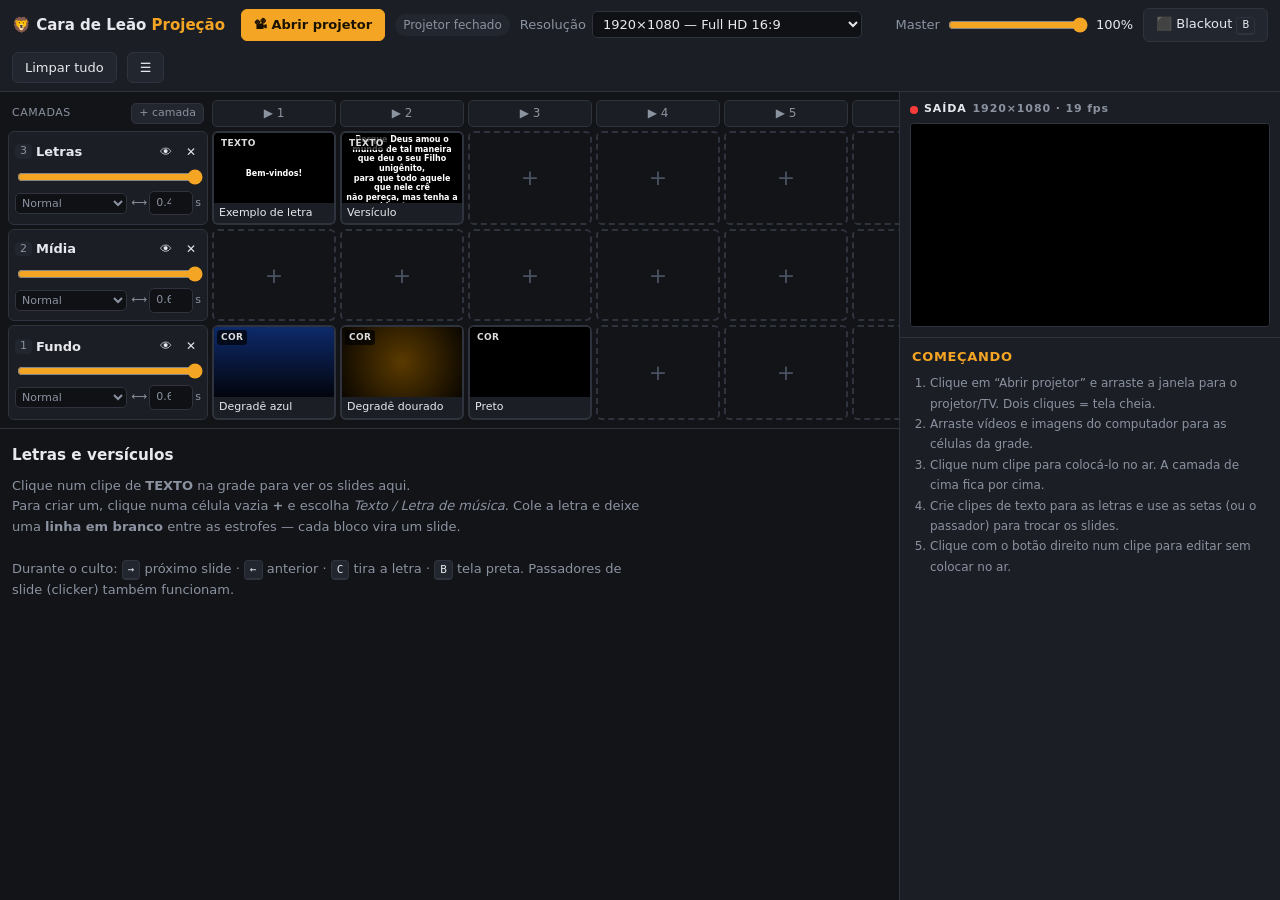
==== index.html @ d2d1c82a "Programa de projeção em camadas no navegador (estilo Resolume) - Grade de clipes com 3 camadas inici" ====
<!doctype html>
<html lang="pt-BR">
<head>
  <meta charset="utf-8">
  <meta name="viewport" content="width=device-width, initial-scale=1">
  <title>Cara de Leão — Projeção</title>
  <link rel="stylesheet" href="css/style.css">
</head>
<body>
  <header class="topbar">
    <div class="brand">🦁 Cara de Leão <span>Projeção</span></div>

    <button id="btnOutput" class="btn primary" title="Abre a janela que vai para o projetor">📽 Abrir projetor</button>
    <span id="outStatus" class="status off">Projetor fechado</span>

    <label class="field">Resolução
      <select id="selRes" title="Resolução da saída (use a do seu projetor/TV)"></select>
    </label>

    <div class="spacer"></div>

    <label class="field master" title="Brilho geral da saída">Master
      <input type="range" id="master" min="0" max="1" step="0.01">
      <span id="masterVal">100%</span>
    </label>
    <button id="btnBlackout" class="btn" title="Escurece tudo (tecla B ou .)">⬛ Blackout <kbd>B</kbd></button>
    <button id="btnClearAll" class="btn" title="Tira todas as camadas do ar">Limpar tudo</button>
    <button id="btnMenu" class="btn" title="Mais opções">☰</button>
  </header>

  <main class="layout">
    <section class="left">
      <div class="deck-wrap">
        <div id="deck" class="deck"></div>
      </div>
      <div id="slidesPanel" class="slides-panel"></div>
    </section>

    <aside class="right">
      <div class="monitor">
        <div class="monitor-label"><span class="dot"></span> SAÍDA <span id="fps" class="muted"></span></div>
        <canvas id="comp"></canvas>
      </div>
      <div id="inspector" class="inspector"></div>
    </aside>
  </main>

  <!-- Menu para adicionar clipe numa célula vazia -->
  <div id="addMenu" class="popover hidden">
    <button data-add="file">🎬 Vídeo ou imagem…</button>
    <button data-add="text">🔤 Texto / Letra de música</button>
    <button data-add="color">🎨 Cor ou degradê</button>
    <button data-add="camera">📷 Câmera / placa de captura</button>
    <button data-add="screen">🖥 Janela ou tela do computador</button>
  </div>

  <!-- Menu principal -->
  <div id="mainMenu" class="popover hidden">
    <button data-menu="addlayer">➕ Adicionar camada</button>
    <button data-menu="addcol">➕ Adicionar coluna</button>
    <button data-menu="screen2">🖥 Mover projetor para a 2ª tela</button>
    <button data-menu="help">❓ Atalhos e ajuda</button>
    <hr>
    <button data-menu="new" class="danger">🗑 Novo projeto (apagar tudo)</button>
  </div>

  <input type="file" id="fileInput" multiple accept="video/*,image/*" hidden>
  <div id="toast" class="toast"></div>

  <dialog id="helpDlg">
    <h2>Atalhos e ajuda</h2>
    <table class="keys">
      <tr><td><kbd>→</kbd> <kbd>↓</kbd> <kbd>PageDown</kbd></td><td>Próximo slide da letra (funciona com passador de slides)</td></tr>
      <tr><td><kbd>←</kbd> <kbd>↑</kbd> <kbd>PageUp</kbd></td><td>Slide anterior</td></tr>
      <tr><td><kbd>C</kbd></td><td>Tira a letra do ar (limpa a camada da letra)</td></tr>
      <tr><td><kbd>B</kbd> ou <kbd>.</kbd></td><td>Blackout (tela preta) liga/desliga</td></tr>
      <tr><td><kbd>1</kbd> … <kbd>9</kbd></td><td>Dispara a coluna inteira</td></tr>
      <tr><td><kbd>Delete</kbd></td><td>Remove o clipe selecionado</td></tr>
      <tr><td><kbd>F</kbd> / duplo clique</td><td>(na janela do projetor) Tela cheia</td></tr>
    </table>
    <h3>Como funciona</h3>
    <ul>
      <li><b>Camadas</b>: a de cima fica por cima. Ex.: Fundo (vídeo) → Mídia (logo/avisos) → Letras.</li>
      <li><b>Clique</b> num clipe para colocá-lo no ar na sua camada. Clique com o botão direito (ou no ✎) para só editar.</li>
      <li><b>Arraste</b> vídeos e imagens do computador direto para as células. Arraste clipes entre células para reorganizar.</li>
      <li>No clipe de <b>texto</b>, cada <b>linha em branco</b> cria um novo slide.</li>
      <li>Tudo é salvo automaticamente neste navegador (inclusive os vídeos).</li>
    </ul>
    <div class="dlg-actions"><button class="btn primary" data-close>Fechar</button></div>
  </dialog>

  <script src="js/app.js"></script>
</body>
</html>
---- css/style.css ----
:root {
  --bg: #121418;
  --panel: #1b1e24;
  --panel2: #22262e;
  --line: #2e333d;
  --text: #e7e9ee;
  --muted: #8b92a0;
  --accent: #f5a524;      /* dourado / leão */
  --live: #ff3b3b;        /* no ar */
  --ok: #2ecc71;
  --cell-w: 124px;
  --thumb-h: 70px;
}

* { box-sizing: border-box; }
html, body { margin: 0; height: 100%; }
body {
  background: var(--bg);
  color: var(--text);
  font: 13px/1.35 system-ui, -apple-system, "Segoe UI", Roboto, Arial, sans-serif;
  overflow: hidden;
  display: flex;
  flex-direction: column;
  user-select: none;
}
button, input, select, textarea { font: inherit; color: inherit; }
kbd {
  display: inline-block; padding: 0 5px; border: 1px solid var(--line); border-bottom-width: 2px;
  border-radius: 4px; font-size: 11px; background: var(--panel2); color: var(--text);
}
.muted { color: var(--muted); }
.hidden { display: none !important; }

/* ---------- Topbar ---------- */
.topbar {
  display: flex; align-items: center; gap: 10px; flex-wrap: wrap;
  padding: 8px 12px; background: var(--panel); border-bottom: 1px solid var(--line);
}
.brand { font-weight: 700; font-size: 15px; margin-right: 6px; white-space: nowrap; }
.brand span { color: var(--accent); font-weight: 600; }
.spacer { flex: 1; }
.field { display: inline-flex; align-items: center; gap: 6px; color: var(--muted); white-space: nowrap; }
.field select, .field input[type=range] { color: var(--text); }
.master input { width: 140px; }
#masterVal { min-width: 36px; color: var(--text); }

.btn {
  background: var(--panel2); border: 1px solid var(--line); border-radius: 6px;
  padding: 6px 12px; cursor: pointer; white-space: nowrap;
}
.btn:hover { border-color: #4a5160; }
.btn.primary { background: var(--accent); color: #1a1200; border-color: var(--accent); font-weight: 600; }
.btn.primary:hover { filter: brightness(1.08); }
.btn.danger { border-color: #6b2a2a; color: #ffb3b3; }
.btn.active { background: var(--live); border-color: var(--live); color: #fff; }
.btn.small { padding: 3px 8px; font-size: 12px; }

.status { font-size: 12px; padding: 3px 8px; border-radius: 99px; background: var(--panel2); color: var(--muted); }
.status.on { background: rgba(46, 204, 113, .15); color: var(--ok); }

select, input[type=text], input[type=number], textarea {
  background: #0f1115; border: 1px solid var(--line); border-radius: 5px; padding: 4px 6px;
}
input[type=range] { accent-color: var(--accent); }
input[type=checkbox] { accent-color: var(--accent); }
input[type=color] { width: 44px; height: 26px; padding: 0 2px; border: 1px solid var(--line); background: #0f1115; border-radius: 5px; }

/* ---------- Layout ---------- */
.layout {
  flex: 1; min-height: 0;
  display: grid; grid-template-columns: minmax(0, 1fr) 380px;
}
.left { display: flex; flex-direction: column; min-width: 0; min-height: 0; border-right: 1px solid var(--line); }
.right { display: flex; flex-direction: column; min-height: 0; background: var(--panel); }

/* ---------- Deck (grade de clipes) ---------- */
.deck-wrap { overflow: auto; max-height: 60%; flex: 0 0 auto; border-bottom: 1px solid var(--line); }
.deck {
  display: grid; gap: 4px; padding: 8px; width: max-content;
  align-items: stretch;
}
.corner, .layer-head { position: sticky; left: 0; z-index: 3; }
.corner {
  display: flex; align-items: center; justify-content: space-between; gap: 6px;
  background: var(--bg); color: var(--muted); font-size: 11px; text-transform: uppercase; letter-spacing: .05em;
  padding: 0 4px;
}
.mini {
  background: var(--panel2); border: 1px solid var(--line); border-radius: 5px; padding: 2px 7px;
  cursor: pointer; font-size: 11px; text-transform: none; letter-spacing: 0;
}
.mini:hover { border-color: var(--accent); }
.col-trigger, .col-add {
  background: var(--panel); border: 1px solid var(--line); border-radius: 5px; color: var(--muted);
  padding: 4px 0; cursor: pointer; font-size: 12px;
}
.col-trigger:hover, .col-add:hover { color: var(--text); border-color: var(--accent); }

.layer-head {
  background: var(--panel); border: 1px solid var(--line); border-radius: 6px; padding: 6px;
  display: flex; flex-direction: column; gap: 4px; justify-content: center; cursor: pointer;
}
.layer-head.selected { border-color: var(--accent); }
.layer-head.bypassed { opacity: .55; }
.layer-head.onair { box-shadow: inset 3px 0 0 var(--live); }
.lh-row { display: flex; align-items: center; gap: 4px; }
.lh-row.small { font-size: 11px; color: var(--muted); }
.lh-num {
  background: var(--panel2); border-radius: 4px; padding: 0 5px; font-size: 11px; color: var(--muted);
}
.lh-name { flex: 1; font-weight: 600; overflow: hidden; text-overflow: ellipsis; white-space: nowrap; }
.lh-opacity { width: 100%; }
.lh-blend { flex: 1; min-width: 0; padding: 2px; font-size: 11px; }
.lh-fade { width: 44px; padding: 2px 3px; font-size: 11px; }
.lh-row label { display: inline-flex; align-items: center; gap: 2px; }
.ico {
  background: transparent; border: 1px solid transparent; border-radius: 4px; cursor: pointer;
  padding: 0 4px; font-size: 12px; line-height: 20px;
}
.ico:hover { border-color: var(--line); background: var(--panel2); }
.ico.danger:hover { border-color: var(--live); color: var(--live); }

.cell {
  width: var(--cell-w); border-radius: 6px; background: var(--panel); border: 2px solid var(--line);
  cursor: pointer; overflow: hidden; position: relative; display: flex; flex-direction: column;
}
.cell:hover { border-color: #4a5160; }
.cell.empty {
  align-items: center; justify-content: center; min-height: calc(var(--thumb-h) + 22px);
  border-style: dashed; color: #4a5160; font-size: 22px; background: transparent;
}
.cell.empty:hover { color: var(--accent); border-color: var(--accent); }
.cell.selected { border-color: var(--accent); }
.cell.live { border-color: var(--live); box-shadow: 0 0 0 1px var(--live), 0 0 14px rgba(255, 59, 59, .35); }
.cell.drop { border-color: var(--ok) !important; border-style: solid; }
.thumb { height: var(--thumb-h); background: #000; position: relative; overflow: hidden; }
.thumb img { width: 100%; height: 100%; object-fit: cover; display: block; pointer-events: none; }
.tthumb {
  position: absolute; inset: 0; display: flex; align-items: center; justify-content: center; text-align: center;
  font-size: 8px; font-weight: 700; color: #fff; padding: 16px 4px 4px; white-space: pre-line; overflow: hidden; line-height: 1.2;
}
.cthumb { position: absolute; inset: 0; }
.ithumb { position: absolute; inset: 0; display: flex; align-items: center; justify-content: center; font-size: 26px; }
.badge {
  position: absolute; left: 3px; top: 3px; font-size: 9px; font-weight: 700; padding: 1px 4px; border-radius: 3px;
  background: rgba(0, 0, 0, .7); color: #ddd; letter-spacing: .04em;
}
.cell .edit {
  position: absolute; right: 3px; top: 3px; border: none; border-radius: 4px; background: rgba(0, 0, 0, .7);
  color: #fff; font-size: 11px; padding: 1px 5px; cursor: pointer; opacity: 0; transition: opacity .15s;
}
.cell:hover .edit { opacity: 1; }
.prog { position: absolute; left: 0; right: 0; bottom: 0; height: 3px; background: transparent; }
.prog i { display: block; height: 100%; width: 0; background: var(--live); }
.cname {
  padding: 3px 5px; font-size: 11px; white-space: nowrap; overflow: hidden; text-overflow: ellipsis;
}
.live-tag {
  position: absolute; right: 3px; bottom: 6px; background: var(--live); color: #fff; font-size: 9px; font-weight: 700;
  padding: 0 4px; border-radius: 3px; display: none;
}
.cell.live .live-tag { display: block; }

/* ---------- Painel de slides ---------- */
.slides-panel { flex: 1; min-height: 0; overflow: auto; padding: 10px 12px; }
.sp-head {
  display: flex; align-items: center; gap: 8px; flex-wrap: wrap; margin-bottom: 10px;
  position: sticky; top: -10px; background: var(--bg); padding: 6px 0; z-index: 2;
}
.sp-head b { font-size: 14px; }
.pill { font-size: 11px; font-weight: 700; padding: 2px 8px; border-radius: 99px; background: var(--panel2); color: var(--muted); }
.pill.live { background: var(--live); color: #fff; }
.slides {
  display: grid; grid-template-columns: repeat(auto-fill, minmax(210px, 1fr)); gap: 8px;
}
.slide {
  position: relative; background: #000; border: 2px solid var(--line); border-radius: 6px; cursor: pointer;
  aspect-ratio: 16 / 9; display: flex; align-items: center; justify-content: center; text-align: center;
  padding: 18px 10px 10px; white-space: pre-line; font-weight: 600; font-size: 12px; line-height: 1.3; color: #fff;
  overflow: hidden;
}
.slide:hover { border-color: #5a6170; }
.slide .n {
  position: absolute; left: 5px; top: 4px; font-size: 10px; color: var(--muted); font-weight: 700;
}
.slide.current { border-color: var(--accent); }
.slide.current.onair { border-color: var(--live); box-shadow: 0 0 0 1px var(--live), 0 0 16px rgba(255, 59, 59, .35); }
.slide.current.onair .n { color: var(--live); }
.empty-hint { color: var(--muted); max-width: 640px; line-height: 1.6; }
.empty-hint h3 { color: var(--text); margin: 4px 0 8px; }

/* ---------- Monitor ---------- */
.monitor { padding: 10px; border-bottom: 1px solid var(--line); }
.monitor-label { font-size: 11px; font-weight: 700; letter-spacing: .08em; margin-bottom: 6px; display: flex; align-items: center; gap: 6px; }
.monitor-label .dot { width: 8px; height: 8px; border-radius: 50%; background: var(--live); }
#comp {
  width: 100%; height: auto; max-height: 40vh; object-fit: contain; display: block;
  background: #000; border: 1px solid var(--line); border-radius: 4px;
}

/* ---------- Inspector ---------- */
.inspector { flex: 1; overflow: auto; padding: 0 12px 20px; user-select: text; }
.insp-sec { border-bottom: 1px solid var(--line); padding: 10px 0; }
.insp-sec:last-child { border-bottom: none; }
.insp-sec h3 { margin: 0 0 8px; font-size: 13px; text-transform: uppercase; letter-spacing: .05em; color: var(--accent); }
.insp-sec h4 { margin: 12px 0 6px; font-size: 11px; text-transform: uppercase; letter-spacing: .05em; color: var(--muted); }
.f { display: grid; grid-template-columns: 96px 1fr auto; align-items: center; gap: 8px; margin: 5px 0; }
.f .fl { color: var(--muted); font-size: 12px; }
.f .fv { min-width: 42px; text-align: right; font-size: 12px; color: var(--muted); }
.f input[type=text], .f select { width: 100%; min-width: 0; }
.f.chk { display: flex; gap: 8px; cursor: pointer; }
.f.chk span { color: var(--text); }
.f.full { grid-template-columns: 1fr; }
.inspector textarea {
  width: 100%; resize: vertical; min-height: 150px; line-height: 1.4; font-size: 13px;
}
.hint { font-size: 11px; color: var(--muted); margin: 4px 0; }
.btn-row { display: flex; gap: 6px; flex-wrap: wrap; margin-top: 8px; }
.inline { display: flex; gap: 6px; align-items: center; }

/* ---------- Popovers / toast / dialog ---------- */
.popover {
  position: fixed; z-index: 50; background: var(--panel2); border: 1px solid var(--line); border-radius: 8px;
  padding: 5px; display: flex; flex-direction: column; min-width: 240px; box-shadow: 0 10px 30px rgba(0, 0, 0, .5);
}
.popover button {
  text-align: left; background: transparent; border: none; padding: 8px 10px; border-radius: 5px; cursor: pointer;
}
.popover button:hover { background: var(--panel); }
.popover button.danger { color: #ff9a9a; }
.popover hr { border: none; border-top: 1px solid var(--line); margin: 4px 0; width: 100%; }

.toast {
  position: fixed; left: 50%; bottom: 24px; transform: translateX(-50%) translateY(20px); opacity: 0;
  background: #2b303a; border: 1px solid var(--line); padding: 10px 16px; border-radius: 8px; z-index: 100;
  max-width: min(560px, 90vw); text-align: center; transition: all .25s; pointer-events: none;
}
.toast.show { opacity: 1; transform: translateX(-50%) translateY(0); }

dialog {
  background: var(--panel); color: var(--text); border: 1px solid var(--line); border-radius: 10px;
  max-width: 640px; width: 92vw; padding: 18px 22px;
}
dialog::backdrop { background: rgba(0, 0, 0, .6); }
dialog h2 { margin-top: 0; }
dialog h3 { color: var(--accent); font-size: 14px; }
dialog li { margin: 4px 0; color: #c9cdd6; }
.keys { border-collapse: collapse; width: 100%; }
.keys td { padding: 5px 6px; border-bottom: 1px solid var(--line); vertical-align: top; }
.keys td:first-child { white-space: nowrap; width: 1%; }
.dlg-actions { text-align: right; margin-top: 12px; }

@media (max-width: 980px) {
  body { overflow: auto; }
  .layout { grid-template-columns: 1fr; }
  .right { border-top: 1px solid var(--line); }
  .deck-wrap { max-height: none; }
}
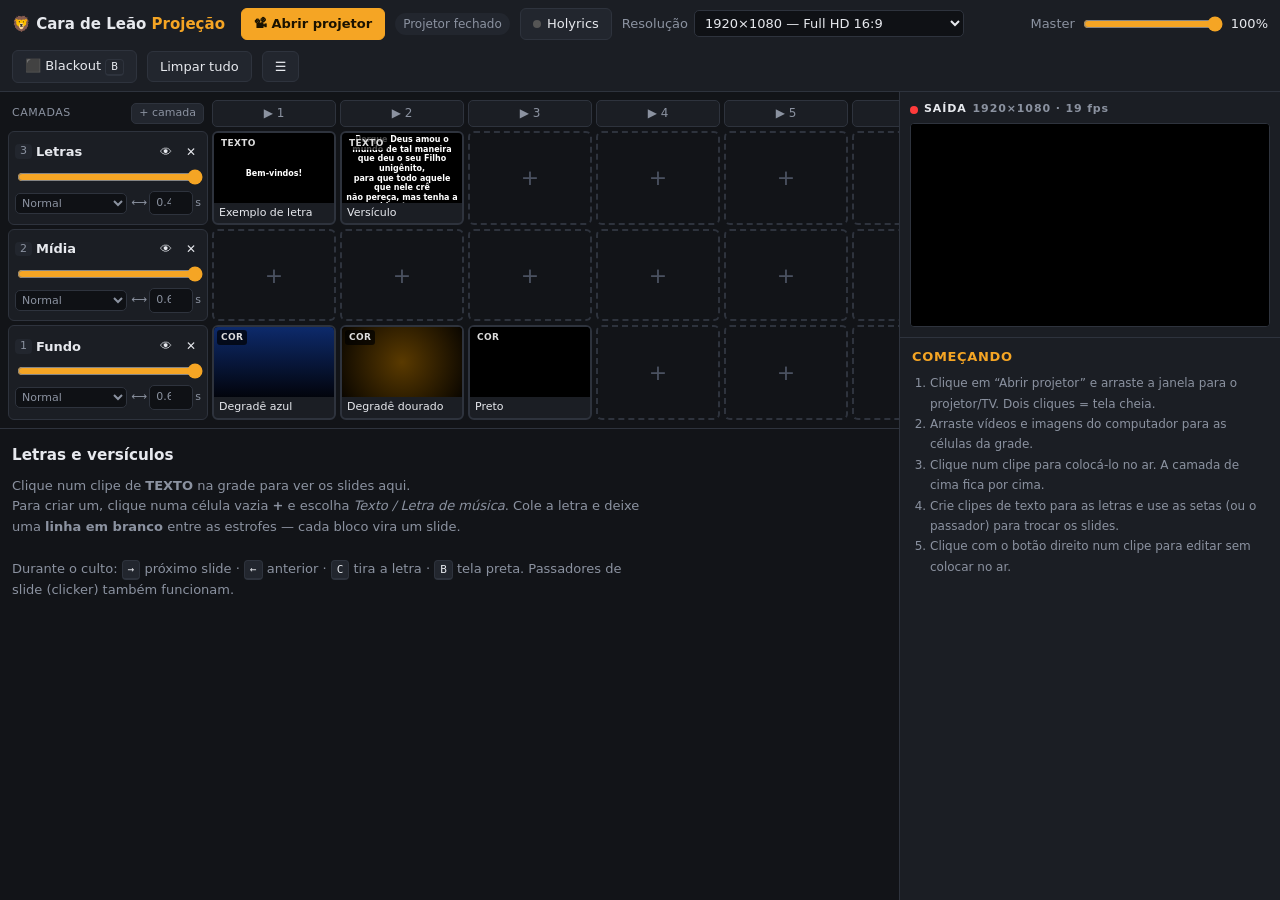
==== commit eaa826b8: "Integração com Holyrics, câmeras NDI e ponte local - Clipe "Holyrics ao vivo": espelha o slide no ar" ====
--- a/index.html
+++ b/index.html
@@ -12,6 +12,7 @@
 
     <button id="btnOutput" class="btn primary" title="Abre a janela que vai para o projetor">📽 Abrir projetor</button>
     <span id="outStatus" class="status off">Projetor fechado</span>
+    <button id="btnHoly" class="btn holy-btn" data-state="off" title="Conexão com o Holyrics: letras ao vivo, importar músicas e fundos"><span class="hdot"></span> Holyrics</button>
 
     <label class="field">Resolução
       <select id="selRes" title="Resolução da saída (use a do seu projetor/TV)"></select>
@@ -51,7 +52,11 @@
     <button data-add="text">🔤 Texto / Letra de música</button>
     <button data-add="color">🎨 Cor ou degradê</button>
     <button data-add="camera">📷 Câmera / placa de captura</button>
+    <button data-add="ndi">📡 Câmera NDI (rede)</button>
     <button data-add="screen">🖥 Janela ou tela do computador</button>
+    <hr>
+    <button data-add="holyrics">🎶 Holyrics ao vivo (segue o slide do Holyrics)</button>
+    <button data-add="holyimport">⬇ Importar músicas/fundos do Holyrics…</button>
   </div>
 
   <!-- Menu principal -->
@@ -78,6 +83,20 @@
       <tr><td><kbd>Delete</kbd></td><td>Remove o clipe selecionado</td></tr>
       <tr><td><kbd>F</kbd> / duplo clique</td><td>(na janela do projetor) Tela cheia</td></tr>
     </table>
+    <h3>Holyrics</h3>
+    <ul>
+      <li>No Holyrics: <b>Arquivo → Configurações → API Server</b>. Ative, anote a porta e crie um <b>token</b> em “gerenciar permissões”.</li>
+      <li>Aqui: botão <b>Holyrics</b> na barra de cima → preencha IP, porta e token → <b>Testar conexão</b>.</li>
+      <li><b>Holyrics ao vivo</b> (clique num <b>+</b>): mostra o slide que está no ar no Holyrics com o seu visual, por cima dos seus fundos. As setas/passador avançam o Holyrics.</li>
+      <li><b>Importar</b>: traz as músicas do culto (ou busca) como clipes de texto, e os vídeos/imagens da pasta de mídia do Holyrics.</li>
+      <li>Para a conexão funcionar sempre, abra o programa pelo <b>Iniciar-Windows.bat</b> (ele liga a “ponte” local).</li>
+    </ul>
+    <h3>NDI (câmeras pela rede)</h3>
+    <ul>
+      <li>Instale o <b>NDI Tools</b> (gratuito) e abra o <b>NDI Webcam Input</b>. Escolha nele a câmera NDI — ela vira uma “webcam” no computador.</li>
+      <li>Aqui: clique num <b>+</b> → <b>Câmera NDI</b>. O programa escolhe a fonte NDI sozinho (ou troque em “Dispositivo”).</li>
+      <li>O Holyrics também tem saída NDI: dá para trazer a tela inteira dele (com os fundos) do mesmo jeito.</li>
+    </ul>
     <h3>Como funciona</h3>
     <ul>
       <li><b>Camadas</b>: a de cima fica por cima. Ex.: Fundo (vídeo) → Mídia (logo/avisos) → Letras.</li>
@@ -89,6 +108,11 @@
     <div class="dlg-actions"><button class="btn primary" data-close>Fechar</button></div>
   </dialog>
 
+  <dialog id="holyDlg" class="wide">
+    <div class="dlg-title"><h2>🎶 Holyrics</h2><button class="btn small" data-close>Fechar</button></div>
+    <div id="holyBody"></div>
+  </dialog>
+
   <script src="js/app.js"></script>
 </body>
 </html>
--- a/css/style.css
+++ b/css/style.css
@@ -256,3 +256,32 @@
   .right { border-top: 1px solid var(--line); }
   .deck-wrap { max-height: none; }
 }
+
+/* ---------- Holyrics ---------- */
+.holy-btn .hdot { display: inline-block; width: 8px; height: 8px; border-radius: 50%; background: #555; margin-right: 2px; }
+.holy-btn[data-state=ok] .hdot { background: var(--ok); box-shadow: 0 0 6px var(--ok); }
+.holy-btn[data-state=error] .hdot { background: var(--live); }
+.tthumb.holy { background: linear-gradient(180deg, #1d1530, #000); }
+.holy-status { background: var(--panel2); border: 1px solid var(--line); border-radius: 6px; padding: 8px; margin: 6px 0; font-size: 12px; }
+dialog.wide { max-width: 900px; }
+.dlg-title { display: flex; align-items: center; justify-content: space-between; }
+.dlg-title h2 { margin: 0 0 10px; }
+.holy-conn { background: var(--panel2); border: 1px solid var(--line); border-radius: 8px; padding: 10px 12px; margin-bottom: 12px; }
+.holy-row { display: flex; gap: 10px; align-items: flex-end; flex-wrap: wrap; margin: 6px 0; }
+.holy-row > label:not(.f) { display: flex; flex-direction: column; gap: 3px; font-size: 12px; color: var(--muted); }
+.holy-row > label.grow, .holy-row > input { flex: 1; min-width: 200px; }
+.holy-row input[type=number] { width: 90px; }
+.holy-row .f.chk { margin: 0 0 4px; }
+.tabs { display: flex; gap: 4px; border-bottom: 1px solid var(--line); margin-bottom: 8px; flex-wrap: wrap; }
+.tab { background: transparent; border: 1px solid transparent; border-bottom: none; border-radius: 6px 6px 0 0; padding: 7px 12px; cursor: pointer; color: var(--muted); }
+.tab.active { background: var(--panel2); border-color: var(--line); color: var(--text); }
+.holy-list { max-height: 46vh; overflow: auto; margin-top: 8px; }
+.holy-list-head { display: flex; justify-content: space-between; align-items: center; margin-bottom: 6px; }
+.holy-item { display: flex; justify-content: space-between; align-items: center; gap: 10px; padding: 7px 4px; border-bottom: 1px solid var(--line); }
+.file-grid { display: grid; grid-template-columns: repeat(auto-fill, minmax(140px, 1fr)); gap: 8px; }
+.file-tile { background: #000; border: 2px solid var(--line); border-radius: 6px; overflow: hidden; cursor: pointer; position: relative; }
+.file-tile:hover { border-color: var(--accent); }
+.file-tile img, .file-tile .ithumb { width: 100%; aspect-ratio: 16 / 9; object-fit: cover; display: flex; position: static; }
+.file-tile.busy { opacity: .5; }
+.file-tile.done { border-color: var(--ok); }
+.popover hr + button { margin-top: 0; }
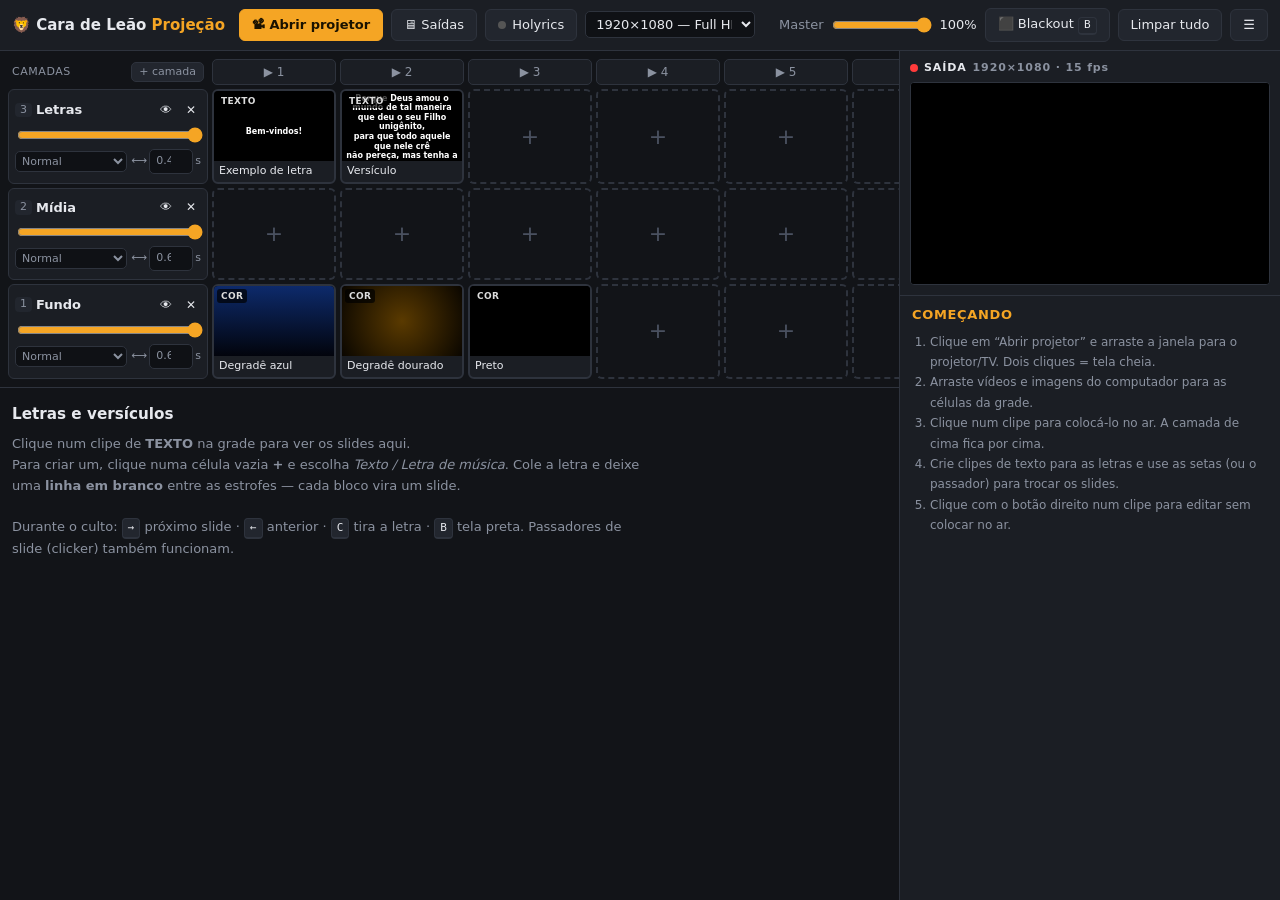
==== commit 8bf62198: "Saídas: HDMI com seleção de tela, imagem de teste e saída para o OBS - Janela Saídas: detecta telas," ====
--- a/index.html
+++ b/index.html
@@ -12,9 +12,10 @@
 
     <button id="btnOutput" class="btn primary" title="Abre a janela que vai para o projetor">📽 Abrir projetor</button>
     <span id="outStatus" class="status off">Projetor fechado</span>
+    <button id="btnSaidas" class="btn" title="Saída HDMI, imagem de teste e saída para o OBS">🖥 Saídas</button>
     <button id="btnHoly" class="btn holy-btn" data-state="off" title="Conexão com o Holyrics: letras ao vivo, importar músicas e fundos"><span class="hdot"></span> Holyrics</button>
 
-    <label class="field">Resolução
+    <label class="field res-label"><span class="lbl">Resolução</span>
       <select id="selRes" title="Resolução da saída (use a do seu projetor/TV)"></select>
     </label>
 
@@ -97,6 +98,11 @@
       <li>Aqui: clique num <b>+</b> → <b>Câmera NDI</b>. O programa escolhe a fonte NDI sozinho (ou troque em “Dispositivo”).</li>
       <li>O Holyrics também tem saída NDI: dá para trazer a tela inteira dele (com os fundos) do mesmo jeito.</li>
     </ul>
+    <h3>Saídas</h3>
+    <ul>
+      <li><b>HDMI</b>: botão <b>Saídas</b> → abrir a janela do projetor → enviar para a tela do projetor → dois cliques para tela cheia.</li>
+      <li><b>OBS</b>: botão <b>Saídas</b> → copie o endereço → no OBS, adicione uma fonte <b>Navegador</b>. Há um endereço com o programa completo e outro só com as letras (fundo transparente).</li>
+    </ul>
     <h3>Como funciona</h3>
     <ul>
       <li><b>Camadas</b>: a de cima fica por cima. Ex.: Fundo (vídeo) → Mídia (logo/avisos) → Letras.</li>
@@ -113,6 +119,11 @@
     <div id="holyBody"></div>
   </dialog>
 
+  <dialog id="saidasDlg" class="wide">
+    <div class="dlg-title"><h2>🖥 Saídas</h2><button class="btn small" data-close>Fechar</button></div>
+    <div id="saidasBody"></div>
+  </dialog>
+
   <script src="js/app.js"></script>
 </body>
 </html>
--- a/css/style.css
+++ b/css/style.css
@@ -285,3 +285,20 @@
 .file-tile.busy { opacity: .5; }
 .file-tile.done { border-color: var(--ok); }
 .popover hr + button { margin-top: 0; }
+
+/* ---------- Saídas ---------- */
+.out-sec { background: var(--panel2); border: 1px solid var(--line); border-radius: 8px; padding: 10px 14px; margin-bottom: 12px; }
+.out-sec h3 { margin: 2px 0 8px; color: var(--accent); font-size: 14px; }
+.out-sec h4 { margin: 12px 0 4px; font-size: 12px; color: var(--text); }
+.out-row { display: flex; align-items: center; gap: 8px; flex-wrap: wrap; margin: 6px 0; }
+.out-row code { background: #0f1115; border: 1px solid var(--line); border-radius: 5px; padding: 5px 8px; user-select: all; font-size: 12px; }
+.screen-item { display: flex; justify-content: space-between; align-items: center; gap: 10px; flex-wrap: wrap; padding: 6px 0; border-bottom: 1px solid var(--line); }
+.warn { background: rgba(255, 59, 59, .1); border: 1px solid #6b2a2a; color: #ffc9c9; border-radius: 6px; padding: 8px 10px; margin: 6px 0; font-size: 12px; }
+
+/* barra de cima mais compacta */
+#selRes { max-width: 170px; }
+.master input { width: 100px; }
+.topbar { gap: 8px; }
+@media (max-width: 1600px) {
+  .field.res-label .lbl, #outStatus { display: none; }
+}
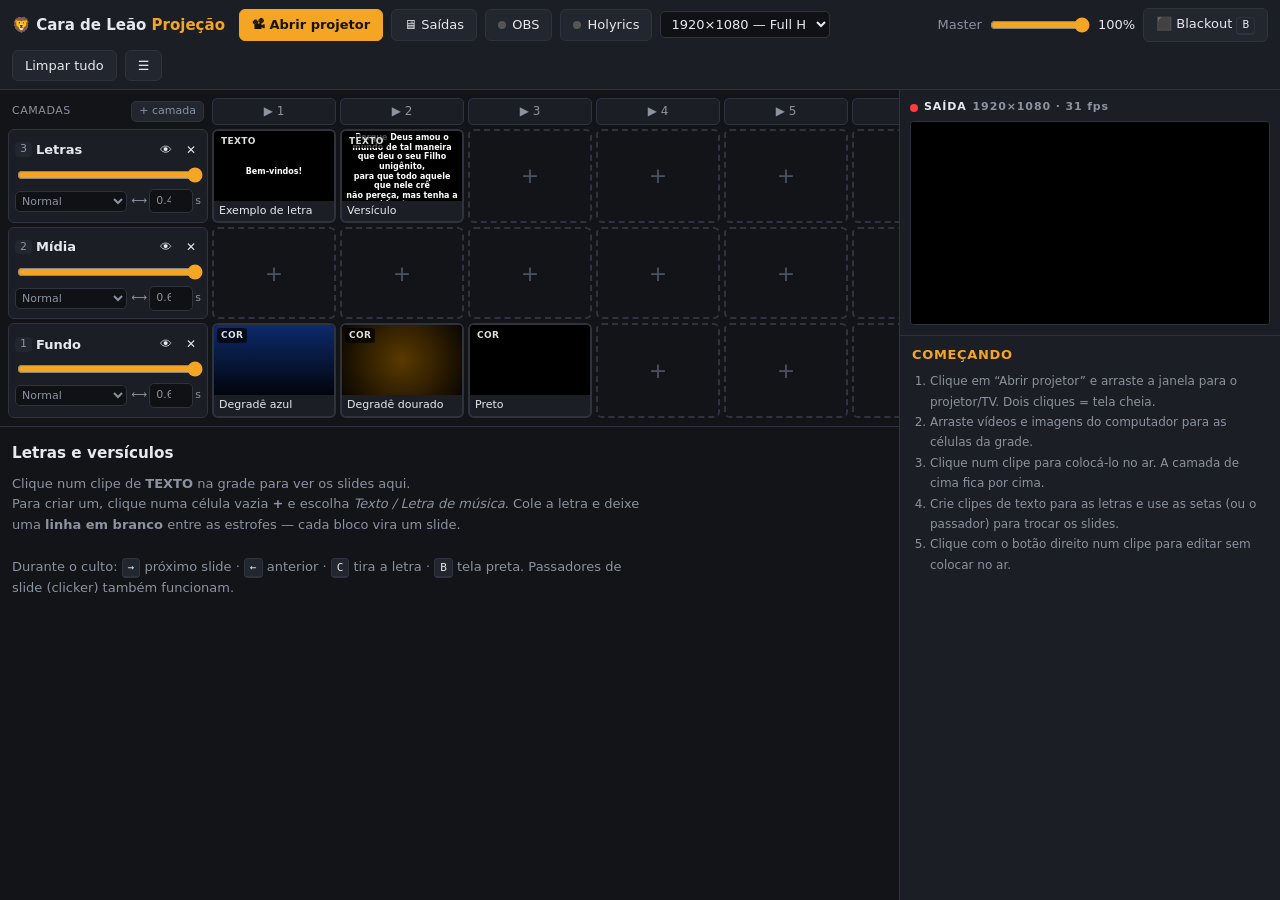
==== commit deff6e28: "Integração com o OBS como entrada (WebSocket e câmera virtual) - Conecta ao servidor WebSocket do OB" ====
--- a/index.html
+++ b/index.html
@@ -13,6 +13,7 @@
     <button id="btnOutput" class="btn primary" title="Abre a janela que vai para o projetor">📽 Abrir projetor</button>
     <span id="outStatus" class="status off">Projetor fechado</span>
     <button id="btnSaidas" class="btn" title="Saída HDMI, imagem de teste e saída para o OBS">🖥 Saídas</button>
+    <button id="btnObs" class="btn holy-btn" data-state="off" title="Conexão com o OBS: cenas, fontes e câmera virtual"><span class="hdot"></span> OBS</button>
     <button id="btnHoly" class="btn holy-btn" data-state="off" title="Conexão com o Holyrics: letras ao vivo, importar músicas e fundos"><span class="hdot"></span> Holyrics</button>
 
     <label class="field res-label"><span class="lbl">Resolução</span>
@@ -54,6 +55,8 @@
     <button data-add="color">🎨 Cor ou degradê</button>
     <button data-add="camera">📷 Câmera / placa de captura</button>
     <button data-add="ndi">📡 Câmera NDI (rede)</button>
+    <button data-add="obsvcam">🎥 OBS — câmera virtual (vídeo ao vivo)</button>
+    <button data-add="obssource">📺 Cena ou fonte do OBS…</button>
     <button data-add="screen">🖥 Janela ou tela do computador</button>
     <hr>
     <button data-add="holyrics">🎶 Holyrics ao vivo (segue o slide do Holyrics)</button>
@@ -98,6 +101,12 @@
       <li>Aqui: clique num <b>+</b> → <b>Câmera NDI</b>. O programa escolhe a fonte NDI sozinho (ou troque em “Dispositivo”).</li>
       <li>O Holyrics também tem saída NDI: dá para trazer a tela inteira dele (com os fundos) do mesmo jeito.</li>
     </ul>
+    <h3>OBS (entrada)</h3>
+    <ul>
+      <li>No OBS: <b>Ferramentas → Configurações do servidor WebSocket</b> → ative. Aqui: botão <b>OBS</b> → senha → Conectar.</li>
+      <li><b>Câmera do OBS ao vivo</b>: <b>+</b> → <i>OBS — câmera virtual</i>. No OBS 30+, na engrenagem da câmera virtual escolha “Fonte” → placa de captura.</li>
+      <li><b>Qualquer cena/fonte do OBS</b>: <b>+</b> → <i>Cena ou fonte do OBS</i> (por imagens, até 15 por segundo).</li>
+    </ul>
     <h3>Saídas</h3>
     <ul>
       <li><b>HDMI</b>: botão <b>Saídas</b> → abrir a janela do projetor → enviar para a tela do projetor → dois cliques para tela cheia.</li>
@@ -119,6 +128,11 @@
     <div id="holyBody"></div>
   </dialog>
 
+  <dialog id="obsDlg" class="wide">
+    <div class="dlg-title"><h2>🎬 OBS Studio</h2><button class="btn small" data-close>Fechar</button></div>
+    <div id="obsBody"></div>
+  </dialog>
+
   <dialog id="saidasDlg" class="wide">
     <div class="dlg-title"><h2>🖥 Saídas</h2><button class="btn small" data-close>Fechar</button></div>
     <div id="saidasBody"></div>
--- a/css/style.css
+++ b/css/style.css
@@ -58,7 +58,7 @@
 .status { font-size: 12px; padding: 3px 8px; border-radius: 99px; background: var(--panel2); color: var(--muted); }
 .status.on { background: rgba(46, 204, 113, .15); color: var(--ok); }
 
-select, input[type=text], input[type=number], textarea {
+select, input[type=text], input[type=number], input[type=password], textarea {
   background: #0f1115; border: 1px solid var(--line); border-radius: 5px; padding: 4px 6px;
 }
 input[type=range] { accent-color: var(--accent); }
@@ -302,3 +302,6 @@
 @media (max-width: 1600px) {
   .field.res-label .lbl, #outStatus { display: none; }
 }
+
+.file-tile img:not([src]) { display: none; }
+.file-tile.has-img .tile-ph { display: none; }
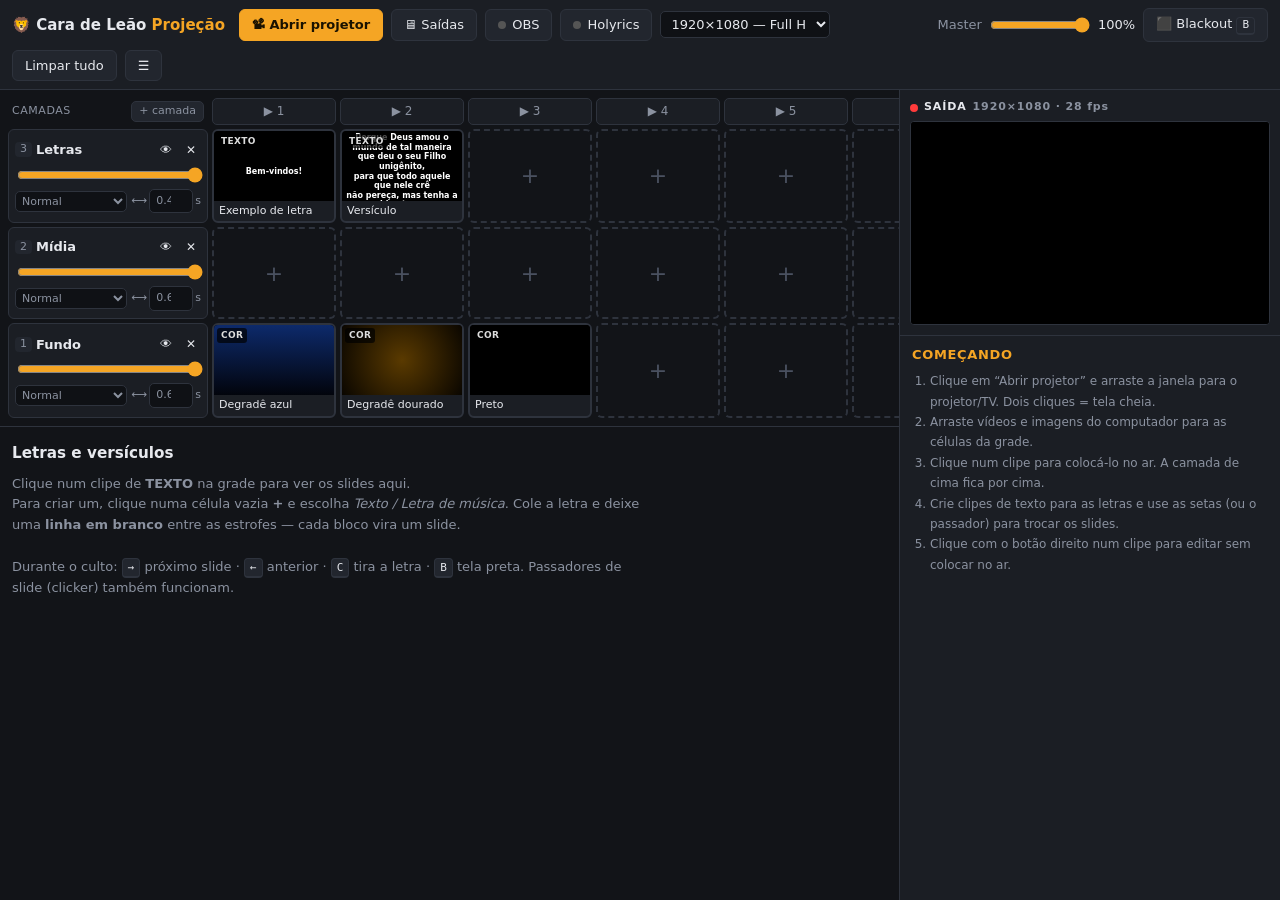
==== commit a069a4ba: "Holyrics em camadas: fundo e letra ao vivo separados - Novo clipe "Fundo do Holyrics ao vivo": segue" ====
--- a/index.html
+++ b/index.html
@@ -59,7 +59,9 @@
     <button data-add="obssource">📺 Cena ou fonte do OBS…</button>
     <button data-add="screen">🖥 Janela ou tela do computador</button>
     <hr>
-    <button data-add="holyrics">🎶 Holyrics ao vivo (segue o slide do Holyrics)</button>
+    <button data-add="holysplit">🎶 Holyrics em camadas (fundo + letra)</button>
+    <button data-add="holyrics">🔤 Holyrics ao vivo — só a letra</button>
+    <button data-add="holybg">🎞 Holyrics ao vivo — só o fundo</button>
     <button data-add="holyimport">⬇ Importar músicas/fundos do Holyrics…</button>
   </div>
 
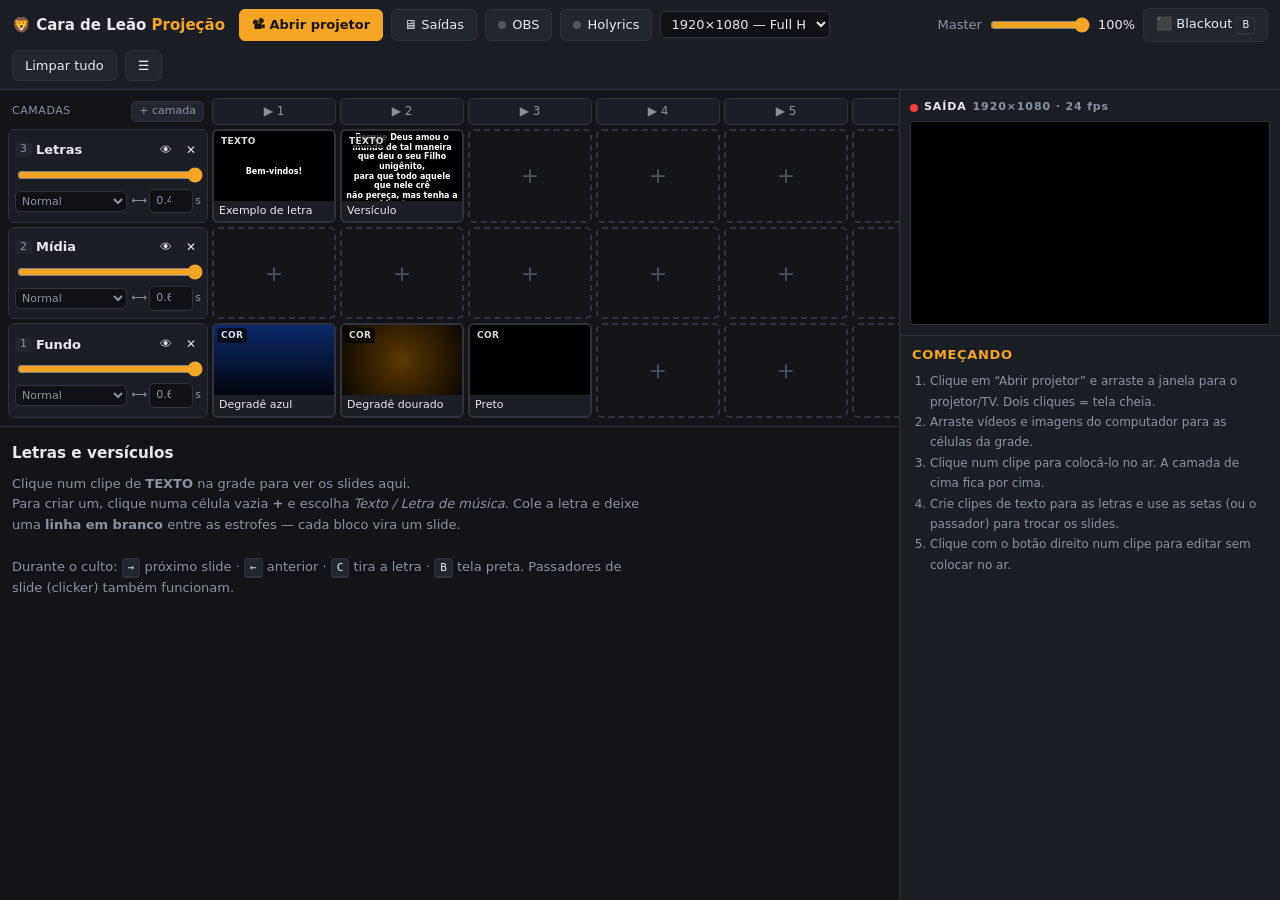
==== commit 99cf96bf: "Letras animadas no estilo Resolume, fontes e looks de câmera - Novo motor de texto (js/texto.js) com" ====
--- a/index.html
+++ b/index.html
@@ -140,6 +140,7 @@
     <div id="saidasBody"></div>
   </dialog>
 
+  <script src="js/texto.js"></script>
   <script src="js/app.js"></script>
 </body>
 </html>
--- a/css/style.css
+++ b/css/style.css
@@ -305,3 +305,6 @@
 
 .file-tile img:not([src]) { display: none; }
 .file-tile.has-img .tile-ph { display: none; }
+
+.look-grid { display: grid; grid-template-columns: 1fr 1fr; gap: 6px; }
+.look-grid .look { text-align: left; white-space: normal; line-height: 1.25; }
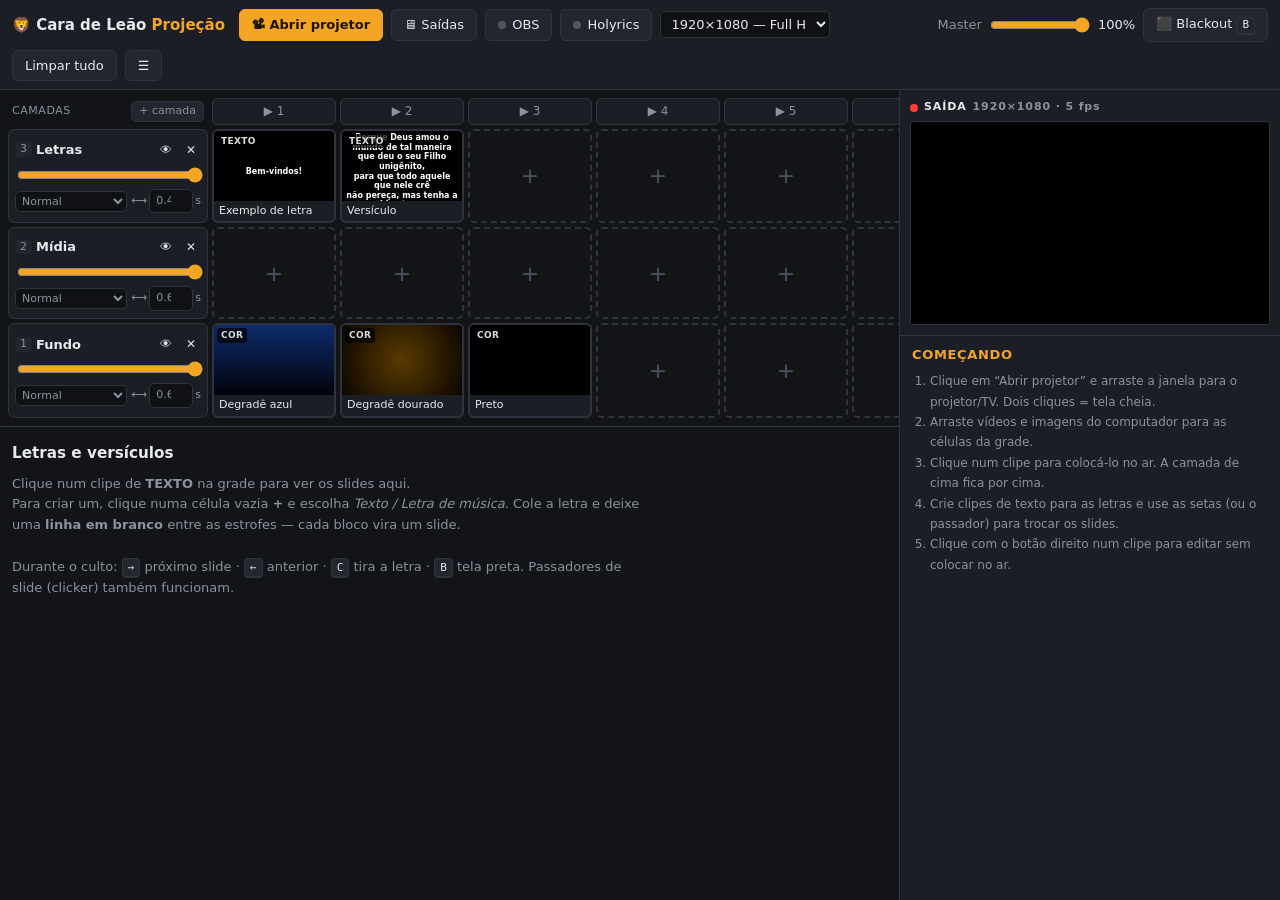
==== commit e9a0f47d: "Visual de evento: fundos animados, palavra gigante, desgaste e manuscrita - Geradores de fundo anima" ====
--- a/index.html
+++ b/index.html
@@ -53,6 +53,7 @@
     <button data-add="file">🎬 Vídeo ou imagem…</button>
     <button data-add="text">🔤 Texto / Letra de música</button>
     <button data-add="color">🎨 Cor ou degradê</button>
+    <button data-add="gerador">✨ Fundo animado (cortina de luz, topográfico, papel…)</button>
     <button data-add="camera">📷 Câmera / placa de captura</button>
     <button data-add="ndi">📡 Câmera NDI (rede)</button>
     <button data-add="obsvcam">🎥 OBS — câmera virtual (vídeo ao vivo)</button>
